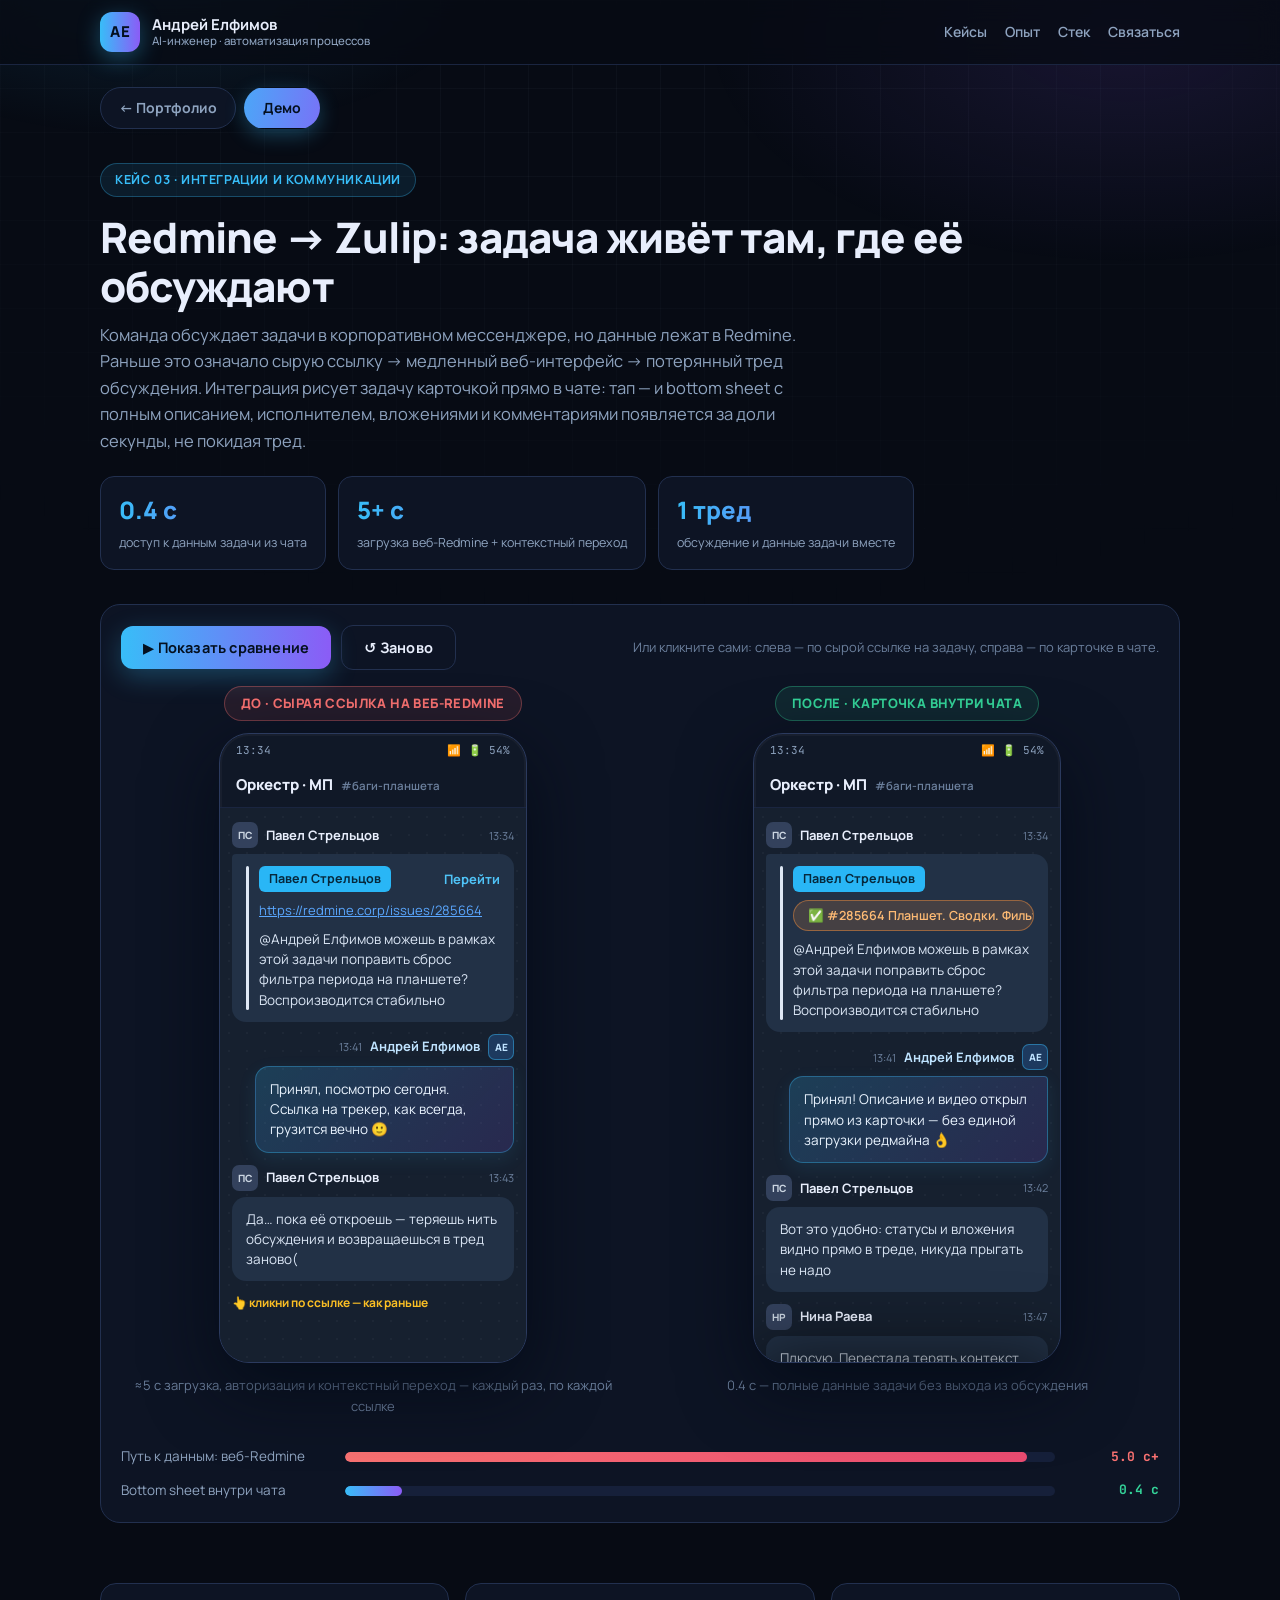
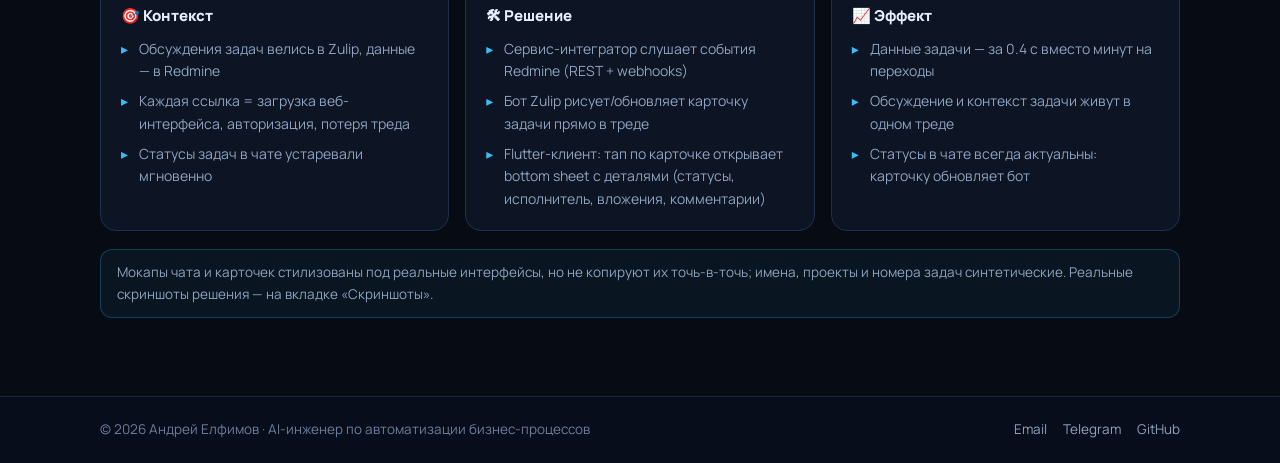
==== cases/redmine-zulip/index.html @ dd429e55 "#update first release" ====
<!DOCTYPE html>
<html lang="ru">

<head>
    <meta charset="UTF-8">
    <meta name="viewport" content="width=device-width, initial-scale=1.0">
    <title>Кейс 03 — Redmine → Zulip: задачи внутри чата | Андрей Елфимов</title>
    <meta name="description"
        content="Интерактивное демо интеграции Redmine и Zulip: сравнение «сырая ссылка на медленный веб» и «карточка задачи с bottom sheet внутри чата».">
    <link rel="icon"
        href="data:image/svg+xml,<svg xmlns='http://www.w3.org/2000/svg' viewBox='0 0 100 100'><rect width='100' height='100' rx='24' fill='%2338bdf8'/><text x='50' y='68' font-size='46' font-family='Arial' font-weight='bold' text-anchor='middle' fill='%23041019'>AE</text></svg>">
    <link rel="preconnect" href="https://fonts.googleapis.com">
    <link rel="preconnect" href="https://fonts.gstatic.com" crossorigin>
    <link
        href="https://fonts.googleapis.com/css2?family=Manrope:wght@500;600;700;800&family=JetBrains+Mono:wght@400;700&display=swap"
        rel="stylesheet">
    <link rel="stylesheet" href="../../assets/css/main.css">
</head>

<body data-root="../../">

    <main class="wrap">

        <nav class="tabs">
            <a class="tab" href="../../index.html">← Портфолио</a>
            <a class="tab active" href="index.html">Демо</a>
            <!--<a class="tab" href="screens.html">Скриншоты</a>-->
        </nav>

        <section class="case-hero">
            <span class="badge">Кейс 03 · Интеграции и коммуникации</span>
            <h1>Redmine → Zulip: задача живёт там, где её обсуждают</h1>
            <p class="lead">
                Команда обсуждает задачи в корпоративном мессенджере, но данные лежат в Redmine.
                Раньше это означало сырую ссылку → медленный веб-интерфейс → потерянный тред обсуждения.
                Интеграция рисует задачу карточкой прямо в чате: тап — и bottom sheet с полным описанием,
                исполнителем, вложениями и комментариями появляется за доли секунды, не покидая тред.
            </p>
            <div class="metrics">
                <div class="metric"><b>0.4 c</b><span>доступ к данным задачи из чата</span></div>
                <div class="metric"><b>5+ c</b><span>загрузка веб-Redmine + контекстный переход</span></div>
                <div class="metric"><b>1 тред</b><span>обсуждение и данные задачи вместе</span></div>
            </div>
        </section>

        <section class="demo-panel" id="demoWrap">
            <div class="demo-controls">
                <button class="btn" id="btnCompare">▶ Показать сравнение</button>
                <button class="btn btn-ghost" id="btnReset">↺ Заново</button>
                <span class="demo-hint">Или кликните сами: слева — по сырой ссылке на задачу, справа — по карточке в
                    чате.</span>
            </div>

            <div class="duo">

                <!-- ========== BEFORE ========== -->
                <div class="duo-col" data-reveal>
                    <div class="duo-title bad">До · сырая ссылка на веб-Redmine</div>
                    <div class="phone" id="phoneOld">
                        <div class="p-status"><span>13:34</span><span>📶 🔋 54%</span></div>
                        <div class="p-head">Оркестр · МП <small>#баги-планшета</small></div>
                        <div class="chat">
                            <div class="msg">
                                <div class="msg-head"><span class="ava">ПС</span><b>Павел
                                        Стрельцов</b><time>13:34</time></div>
                                <div class="bubble">
                                    <div class="quote-bar"></div>
                                    <div style="min-width:0">
                                        <div class="q-row">
                                            <span class="mention">Павел Стрельцов</span>
                                            <button class="go-link" id="oldGo">Перейти</button>
                                        </div>
                                        <a class="rm-raw" id="oldLink"
                                            href="https://redmine.corp/issues/285664">https://redmine.corp/issues/285664</a>
                                        <p>@Андрей Елфимов можешь в рамках этой задачи поправить сброс фильтра периода
                                            на планшете? Воспроизводится стабильно</p>
                                    </div>
                                </div>
                            </div>
                            <div class="msg mine">
                                <div class="msg-head"><span class="ava">АЕ</span><b>Андрей Елфимов</b><time>13:41</time>
                                </div>
                                <div class="bubble solo">
                                    <p>Принял, посмотрю сегодня. Ссылка на трекер, как всегда, грузится вечно 🙂</p>
                                </div>
                            </div>
                            <div class="msg">
                                <div class="msg-head"><span class="ava">ПС</span><b>Павел
                                        Стрельцов</b><time>13:43</time></div>
                                <div class="bubble solo">
                                    <p>Да… пока её откроешь — теряешь нить обсуждения и возвращаешься в тред заново(</p>
                                </div>
                            </div>
                            <div class="tap-hint" id="hintOld">👆 кликни по ссылке — как раньше</div>
                        </div>

                        <div class="rm-overlay" id="rmOverlay">
                            <div class="time-badge bad" id="timeOld">0.0s</div>
                            <div class="rm-load" id="rmLoad">
                                <div class="spinner"></div>
                                <div class="rm-load-title">Открытие веб-версии Redmine…</div>
                                <ul class="rm-load-log" id="rmLoadLog"></ul>
                            </div>
                            <div class="rm-page" id="rmPage"
                                style="display:none;flex-direction:column;flex:1;min-height:0">
                                <div class="rm-browserbar">🔒 redmine.corp/issues/285664 &nbsp;⟳</div>
                                <div class="rm-body">
                                    <h1>#285664: Оркестр МП. Планшет. Сводки. Фильтр периода сбрасывается после поворота
                                        экрана</h1>
                                    <table class="rm-table">
                                        <tr>
                                            <td>Статус</td>
                                            <td>Решена</td>
                                        </tr>
                                        <tr>
                                            <td>Приоритет</td>
                                            <td>Срочный</td>
                                        </tr>
                                        <tr>
                                            <td>Исполнитель</td>
                                            <td>Андрей Елфимов</td>
                                        </tr>
                                        <tr>
                                            <td>Владелец</td>
                                            <td>Павел Стрельцов</td>
                                        </tr>
                                    </table>
                                    <p class="rm-desc">Раздел «Сводки», вкладка «По кварталам». При повороте планшета
                                        фильтр периода сбрасывается на «год», данные пересчитываются неверно (см.
                                        вложение). Воспроизводится на Android 14+…</p>
                                    <a href="#" onclick="return false">История (3)</a> | <a href="#"
                                        onclick="return false">Вложения (1)</a>
                                    <br>
                                    <button class="rm-back" id="rmBack">← Вернуться в чат (и потерять тред)</button>
                                </div>
                            </div>
                        </div>
                    </div>
                    <div class="duo-note">≈5 c загрузка, авторизация и контекстный переход — каждый раз, по каждой
                        ссылке</div>
                </div>

                <!-- ========== AFTER ========== -->
                <div class="duo-col" data-reveal>
                    <div class="duo-title good">После · карточка внутри чата</div>
                    <div class="phone" id="phoneNew">
                        <div class="p-status"><span>13:34</span><span>📶 🔋 54%</span></div>
                        <div class="p-head">Оркестр · МП <small>#баги-планшета</small></div>
                        <div class="chat">
                            <div class="msg">
                                <div class="msg-head"><span class="ava">ПС</span><b>Павел
                                        Стрельцов</b><time>13:34</time></div>
                                <div class="bubble">
                                    <div class="quote-bar"></div>
                                    <div style="min-width:0">
                                        <div class="q-row">
                                            <span class="mention">Павел Стрельцов</span>
                                        </div>
                                        <button class="rm-chip new" id="newChip">✅ #285664 Планшет. Сводки. Фильтр
                                            перио…</button>
                                        <p>@Андрей Елфимов можешь в рамках этой задачи поправить сброс фильтра периода
                                            на планшете? Воспроизводится стабильно</p>
                                    </div>
                                </div>
                            </div>
                            <div class="msg mine">
                                <div class="msg-head"><span class="ava">АЕ</span><b>Андрей Елфимов</b><time>13:41</time>
                                </div>
                                <div class="bubble solo">
                                    <p>Принял! Описание и видео открыл прямо из карточки — без единой загрузки редмайна
                                        👌</p>
                                </div>
                            </div>
                            <div class="msg">
                                <div class="msg-head"><span class="ava">ПС</span><b>Павел
                                        Стрельцов</b><time>13:42</time></div>
                                <div class="bubble solo">
                                    <p>Вот это удобно: статусы и вложения видно прямо в треде, никуда прыгать не надо
                                    </p>
                                </div>
                            </div>
                            <div class="msg">
                                <div class="msg-head"><span class="ava">НР</span><b>Нина Раева</b><time>13:47</time>
                                </div>
                                <div class="bubble solo">
                                    <p>Плюсую. Перестала терять контекст между чатом и трекером — обсуждение и задача
                                        наконец вместе</p>
                                </div>
                            </div>
                            <div class="tap-hint" id="hintNew">👆 тапни по карточке задачи</div>
                        </div>

                        <div class="sheet" id="sheet">
                            <div class="time-badge good" id="timeNew">—</div>
                            <div class="sheet-head"><button id="sheetClose" aria-label="Закрыть">←</button> Задача
                                #285664</div>
                            <div class="sheet-body">
                                <h3>Оркестр МП. Планшет. Сводки. Фильтр периода сбрасывается после поворота экрана</h3>
                                <div class="badge-row">
                                    <span class="b green">✅ Решена</span>
                                    <span class="b orange">🚩 Срочный</span>
                                    <span class="b gray">Mobile-bug</span>
                                </div>
                                <div class="badge-row">
                                    <span class="b gray">👤 Исполнитель: Андрей Елфимов</span>
                                    <span class="b gray">🧑💼 Владелец: Павел Стрельцов</span>
                                </div>
                                <div class="s-card">
                                    <b>Описание</b>
                                    <p>Раздел «Сводки», вкладка «По кварталам». При повороте планшета фильтр периода
                                        сбрасывается на «год» и данные пересчитываются неверно. Воспроизводится на
                                        Android 14+ (см. вложение).</p>
                                </div>
                                <div class="s-card">
                                    <b>Вложения</b>
                                    <div class="att"><span
                                            class="f-ic">🎬</span><span>rotation_repro_2026-11-09.mp4<small>2.2 MB ·
                                                video/mp4</small></span></div>
                                </div>
                                <div class="s-card">
                                    <b>Комментарии</b>
                                    <div class="cm"><b>Андрей Елфимов</b><time>09.11.2026 17:21</time>
                                        <p>Статус изменён с «В работе» на «Решена»</p>
                                    </div>
                                </div>
                                <div class="s-input"><span>📎 Добавить комментарий</span><span>➤</span></div>
                            </div>
                        </div>
                    </div>
                    <div class="duo-note">0.4 c — полные данные задачи без выхода из обсуждения</div>
                </div>
            </div>

            <div class="compare" id="compare" data-reveal>
                <div class="cmp bad"><span>Путь к данным: веб-Redmine</span><span class="track"><i
                            style="--w:96%"></i></span><b>5.0 c+</b></div>
                <div class="cmp good"><span>Bottom sheet внутри чата</span><span class="track"><i
                            style="--w:8%"></i></span><b>0.4 c</b></div>
            </div>
        </section>

        <section class="section">
            <div class="info-grid">
                <div class="info-card" data-reveal>
                    <h3>🎯 Контекст</h3>
                    <ul>
                        <li>Обсуждения задач велись в Zulip, данные — в Redmine</li>
                        <li>Каждая ссылка = загрузка веб-интерфейса, авторизация, потеря треда</li>
                        <li>Статусы задач в чате устаревали мгновенно</li>
                    </ul>
                </div>
                <div class="info-card" data-reveal>
                    <h3>🛠 Решение</h3>
                    <ul>
                        <li>Сервис-интегратор слушает события Redmine (REST + webhooks)</li>
                        <li>Бот Zulip рисует/обновляет карточку задачи прямо в треде</li>
                        <li>Flutter-клиент: тап по карточке открывает bottom sheet с деталями (статусы, исполнитель,
                            вложения, комментарии)</li>
                    </ul>
                </div>
                <div class="info-card" data-reveal>
                    <h3>📈 Эффект</h3>
                    <ul>
                        <li>Данные задачи — за 0.4 c вместо минут на переходы</li>
                        <li>Обсуждение и контекст задачи живут в одном треде</li>
                        <li>Статусы в чате всегда актуальны: карточку обновляет бот</li>
                    </ul>
                </div>
            </div>
            <div class="note-strip">Мокапы чата и карточек стилизованы под реальные интерфейсы, но не копируют их
                точь-в-точь; имена, проекты и номера задач синтетические. Реальные скриншоты решения — на вкладке
                «Скриншоты».</div>
        </section>

    </main>

    <script src="../../assets/js/common.js"></script>
    <script>
        (function () {
            'use strict';

            // ---------- BEFORE phone: slow web redmine ----------
            var phoneOld = document.getElementById('phoneOld');
            var rmOverlay = document.getElementById('rmOverlay');
            var rmLoad = document.getElementById('rmLoad');
            var rmLoadLog = document.getElementById('rmLoadLog');
            var rmPage = document.getElementById('rmPage');
            var timeOld = document.getElementById('timeOld');
            var oldTimerId = null, oldStart = 0, oldOpen = false;

            function startOldTimer() {
                oldStart = performance.now();
                timeOld.textContent = '0.0s';
                oldTimerId = setInterval(function () {
                    timeOld.textContent = ((performance.now() - oldStart) / 1000).toFixed(1) + 's';
                }, 100);
            }
            function stopOldTimer(suffix) {
                if (oldTimerId) { clearInterval(oldTimerId); oldTimerId = null; }
                timeOld.textContent = ((performance.now() - oldStart) / 1000).toFixed(1) + 's' + (suffix || '');
            }
            function addLoadLine(tx) {
                var li = document.createElement('li');
                li.textContent = tx;
                rmLoadLog.appendChild(li);
            }

            async function openOld() {
                if (oldOpen) { return; }
                oldOpen = true;
                phoneOld.classList.add('touched');
                rmOverlay.classList.add('open');
                rmLoad.style.display = '';
                rmPage.style.display = 'none';      // задача скрыта, пока идёт загрузка
                rmLoadLog.innerHTML = '';
                startOldTimer();
                addLoadLine('GET /issues/285664');
                await sleep(900); addLoadLine('SSO authentication...');
                await sleep(1000); addLoadLine('Loading project settings...');
                await sleep(1000); addLoadLine('Rendering issue and history...');
                await sleep(1000); addLoadLine('Fetching attachments...');
                await sleep(800);
                rmLoad.style.display = 'none';      // спиннер и логи исчезают
                rmPage.style.display = 'flex';      // страница задачи — только после загрузки
                stopOldTimer(' + context switch');
                oldOpen = false;
            }

            function closeOld() {
                rmOverlay.classList.remove('open');
                if (oldTimerId) { clearInterval(oldTimerId); oldTimerId = null; }
                timeOld.textContent = '0.0s';
                rmPage.style.display = 'none';
                rmLoad.style.display = '';
                rmLoadLog.innerHTML = '';
                oldOpen = false;
            }
            document.getElementById('oldLink').addEventListener('click', function (e) { e.preventDefault(); openOld(); });
            document.getElementById('oldGo').addEventListener('click', openOld);
            document.getElementById('rmBack').addEventListener('click', closeOld);

            // ---------- AFTER phone: bottom sheet ----------
            var phoneNew = document.getElementById('phoneNew');
            var sheet = document.getElementById('sheet');
            var timeNew = document.getElementById('timeNew');
            var newTimerId = null;

            function openNew() {
                phoneNew.classList.add('touched');
                sheet.classList.add('open');
                timeNew.textContent = '0.0s';
                var start = performance.now();
                if (newTimerId) { clearInterval(newTimerId); }
                newTimerId = setInterval(function () {
                    var v = (performance.now() - start) / 1000;
                    if (v >= 0.4) { timeNew.textContent = '0.4s'; clearInterval(newTimerId); newTimerId = null; }
                    else { timeNew.textContent = v.toFixed(1) + 's'; }
                }, 50);
            }
            function closeNew() {
                sheet.classList.remove('open');
                if (newTimerId) { clearInterval(newTimerId); newTimerId = null; }
                timeNew.textContent = '—';
            }

            document.getElementById('newChip').addEventListener('click', openNew);
            document.getElementById('sheetClose').addEventListener('click', closeNew);

            // ---------- controls ----------
            var comparing = false;
            document.getElementById('btnCompare').addEventListener('click', async function () {
                if (comparing) { return; }
                comparing = true;
                resetAll();
                await sleep(250);
                openOld();
                await sleep(1500);
                openNew();
                await sleep(3800);
                comparing = false;
            });

            function resetAll() {
                closeOld();
                closeNew();
                phoneOld.classList.remove('touched');
                phoneNew.classList.remove('touched');
            }
            document.getElementById('btnReset').addEventListener('click', resetAll);

            console.log('[case-03] demo page ready');
        })();
    </script>
</body>

</html>
---- assets/css/main.css ----
/* ============================================================
   Portfolio — shared styles (all pages & all cases)
   Dark "control-room" theme + n8n-like flow canvas
   ============================================================ */

   :root{
    --bg:#070b14;
    --bg-2:#0a1020;
    --panel:#0d1424;
    --panel-2:#111a2e;
    --panel-3:#16203a;
    --line:#22304f;
    --line-soft:#1a2540;
    --text:#e8eefc;
    --muted:#8ea3bf;
    --muted-2:#6b7f9c;
    --acc:#38bdf8;
    --acc-2:#8b5cf6;
    --green:#34d399;
    --amber:#fbbf24;
    --red:#f87171;
    --pink:#ea4b71;
    --grad:linear-gradient(90deg,#38bdf8,#8b5cf6);
    --radius:16px;
    --font:'Manrope',system-ui,-apple-system,'Segoe UI',Roboto,sans-serif;
    --mono:'JetBrains Mono',ui-monospace,SFMono-Regular,Menlo,Consolas,monospace;
  }
  
  *{margin:0;padding:0;box-sizing:border-box}
  html{scroll-behavior:smooth}
  body{
    background:var(--bg);
    color:var(--text);
    font-family:var(--font);
    font-size:16px;
    line-height:1.6;
    overflow-x:hidden;
    min-height:100vh;
  }
  /* ambient background: grid + glow blobs */
  body::before{
    content:'';
    position:fixed;inset:0;z-index:-2;
    background-image:
      linear-gradient(rgba(148,163,184,.045) 1px,transparent 1px),
      linear-gradient(90deg,rgba(148,163,184,.045) 1px,transparent 1px);
    background-size:44px 44px;
    mask-image:radial-gradient(ellipse 90% 70% at 50% 0%,#000 30%,transparent 100%);
  }
  body::after{
    content:'';
    position:fixed;inset:0;z-index:-1;pointer-events:none;
    background:
      radial-gradient(600px 320px at 12% -6%,rgba(56,189,248,.14),transparent 60%),
      radial-gradient(700px 380px at 88% 4%,rgba(139,92,246,.13),transparent 60%),
      radial-gradient(800px 500px at 50% 110%,rgba(234,75,113,.07),transparent 60%);
  }
  
  .wrap{max-width:1120px;margin:0 auto;padding:0 20px}
  a{color:var(--acc);text-decoration:none}
  a:hover{text-decoration:none;filter:brightness(1.15)}
  img{max-width:100%;display:block}
  code{font-family:var(--mono);font-size:.9em;background:var(--panel-3);padding:1px 6px;border-radius:6px}
  ::selection{background:rgba(56,189,248,.35)}
  
  /* ---------- header / footer ---------- */
  .site-header{
    position:sticky;top:0;z-index:60;
    backdrop-filter:blur(12px);
    background:rgba(7,11,20,.78);
    border-bottom:1px solid var(--line-soft);
  }
  .site-header-in{display:flex;align-items:center;justify-content:space-between;gap:16px;padding:12px 20px}
  .logo{display:flex;align-items:center;gap:12px;color:var(--text)}
  .logo-mark{
    width:40px;height:40px;border-radius:12px;flex:none;
    background:var(--grad);color:#04101f;
    display:grid;place-items:center;font-weight:800;font-size:15px;letter-spacing:.5px;
    box-shadow:0 6px 22px rgba(56,189,248,.35);
  }
  .logo-tx{display:flex;flex-direction:column;line-height:1.2;font-weight:700;font-size:15px}
  .logo-sub{font-weight:500;font-size:11.5px;color:var(--muted)}
  .top-nav{display:flex;gap:18px;font-size:14px;font-weight:600}
  .top-nav a{color:var(--muted);cursor:pointer}
  .top-nav a:hover{color:var(--text)}
  @media (max-width:640px){.top-nav{display:none}}
  
  .site-footer{border-top:1px solid var(--line-soft);margin-top:72px;padding:22px 0;background:rgba(10,16,32,.6)}
  .site-footer-in{display:flex;flex-wrap:wrap;gap:12px;align-items:center;justify-content:space-between;color:var(--muted-2);font-size:13.5px}
  .foot-links{display:flex;gap:16px;flex-wrap:wrap}
  .foot-links a{color:var(--muted)}
  
  /* ---------- buttons / badges / chips ---------- */
  .btn{
    display:inline-flex;align-items:center;gap:8px;
    border:none;cursor:pointer;font-family:var(--font);
    font-weight:700;font-size:14.5px;letter-spacing:.2px;
    padding:12px 22px;border-radius:12px;
    transition:transform .15s ease,box-shadow .2s ease,filter .2s ease,background .2s;
    color:#04101f;background:var(--grad);
    box-shadow:0 8px 26px rgba(56,189,248,.28);
  }
  .btn:hover{transform:translateY(-1px);filter:brightness(1.08)}
  .btn:active{transform:translateY(0) scale(.98)}
  .btn:disabled{opacity:.45;cursor:not-allowed;transform:none;box-shadow:none}
  .btn-ghost{
    background:transparent;color:var(--text);
    border:1px solid var(--line);box-shadow:none;
  }
  .btn-ghost:hover{background:var(--panel-2)}
  .btn-sm{padding:8px 14px;font-size:13px;border-radius:10px}
  
  .badge{
    display:inline-flex;align-items:center;gap:8px;
    font-size:12.5px;font-weight:700;letter-spacing:.6px;text-transform:uppercase;
    color:var(--acc);background:rgba(56,189,248,.1);
    border:1px solid rgba(56,189,248,.3);
    padding:6px 14px;border-radius:999px;
  }
  .badge.violet{color:#c4b5fd;background:rgba(139,92,246,.12);border-color:rgba(139,92,246,.35)}
  
  .chip{
    display:inline-flex;align-items:center;gap:6px;
    font-size:12.5px;font-weight:600;color:var(--muted);
    background:var(--panel-2);border:1px solid var(--line);
    padding:5px 12px;border-radius:999px;
  }
  
  /* icon buttons (copy / open / close) */
  .icon-btn{
    width:38px;height:38px;border-radius:10px;flex:none;
    border:1px solid var(--line);background:var(--panel-2);color:var(--muted);
    cursor:pointer;font-size:15px;font-family:var(--font);
    display:grid;place-items:center;
    transition:color .2s,border-color .2s,background .2s,transform .15s;
  }
  .icon-btn:hover{color:var(--text);border-color:var(--acc);transform:translateY(-1px)}
  .icon-btn:active{transform:scale(.94)}
  
  /* ---------- tabs (case navigation) ---------- */
  .tabs{display:flex;gap:8px;flex-wrap:wrap;padding-top:22px}
  .tab{
    padding:9px 18px;border-radius:999px;font-size:14px;font-weight:700;
    color:var(--muted);border:1px solid var(--line);background:var(--panel);
  }
  .tab:hover{color:var(--text);border-color:var(--muted-2)}
  .tab.active{background:var(--grad);color:#04101f;border-color:transparent;box-shadow:0 6px 20px rgba(56,189,248,.3)}
  /* small pills show only the middle band of the brand gradient
     (background stretched to 200% and centered) => edges never scream
     with the extreme end colors of the palette */
  .tab.active,
  .btn.btn-sm:not(.btn-ghost){
    background-image:linear-gradient(100deg,#38bdf8,#8b5cf6);
    background-size:200% 100%;
    background-position:50% 50%;
    background-repeat:no-repeat;
  }
  
  /* ---------- hero (main page) ---------- */
  .hero{padding:74px 0 30px;text-align:left;position:relative}
  .hero-in{display:grid;grid-template-columns:1.25fr .75fr;gap:40px;align-items:center}
  @media (max-width:860px){.hero-in{grid-template-columns:1fr;gap:26px}}
  .hero h1{font-size:clamp(34px,6vw,58px);line-height:1.08;font-weight:800;letter-spacing:-1px;margin:18px 0 14px}
  .hero h1 .grad{background:var(--grad);-webkit-background-clip:text;background-clip:text;color:transparent}
  .hero .lead{color:var(--muted);font-size:17px;max-width:56ch;margin-bottom:10px}
  .hero .lead b{color:var(--text)}
  .hero-cta{display:flex;gap:12px;flex-wrap:wrap;margin-top:22px}
  
  /* avatar: big circle, x1.5 */
  .avatar{
    width:285px;height:285px;border-radius:50%;margin:0 auto;position:relative;
    background:conic-gradient(from 210deg,#38bdf8,#8b5cf6,#ea4b71,#38bdf8);
    padding:4px;box-shadow:0 20px 60px rgba(56,189,248,.25);
  }
  .avatar-in{
    width:100%;height:100%;border-radius:50%;
    background:var(--panel-2);display:grid;place-items:center;
    font-size:84px;font-weight:800;letter-spacing:1px;color:var(--text);
  }
  @media (max-width:860px){
    .avatar{width:220px;height:220px}
    .avatar-in{font-size:64px}
  }
  
  /* ---------- stat cards: 3-tier KPI pattern (value / unit / description) ---------- */
  .stats{display:grid;grid-template-columns:repeat(4,1fr);gap:14px;margin:44px 0 8px}
  @media (max-width:860px){.stats{grid-template-columns:repeat(2,1fr)}}
  @media (max-width:560px){.stats{grid-template-columns:1fr}}
  .stat{
    background:var(--panel);border:1px solid var(--line);border-radius:var(--radius);
    padding:18px 18px 16px;position:relative;overflow:hidden;
    display:flex;flex-direction:column;gap:8px;
  }
  .stat::before{content:'';position:absolute;inset:0 0 auto 0;height:2px;background:var(--grad);opacity:.7}
  /* tier 1 — hero value: short, single line, fluid size, tabular figures */
  .stat b{
    display:block;
    font-size:clamp(26px,2.6vw,36px);
    font-weight:800;line-height:1.05;letter-spacing:-.02em;
    font-variant-numeric:tabular-nums;
    white-space:nowrap;
    background:var(--grad);-webkit-background-clip:text;background-clip:text;color:transparent;
  }
  /* tier 2 — unit / context: medium accent line, balanced wrapping */
  .stat i{
    font-style:normal;display:block;
    font-size:13.5px;font-weight:800;color:var(--acc);line-height:1.3;
    text-wrap:balance;
  }
  /* tier 3 — description pinned to card bottom => even rhythm across the row */
  .stat span{
    color:var(--muted);font-size:13px;line-height:1.45;display:block;
    margin-top:auto;padding-top:4px;
    text-wrap:pretty;
  }
  
  /* ---------- sections ---------- */
  .section{padding:52px 0 6px}
  .section h2{font-size:clamp(24px,3.6vw,34px);font-weight:800;letter-spacing:-.5px;margin-bottom:8px}
  .section .sub{color:var(--muted);max-width:64ch;margin-bottom:26px}
  
  /* ---------- case cards (main page) ---------- */
  .case-grid{display:grid;grid-template-columns:repeat(3,1fr);gap:18px}
  @media (max-width:960px){.case-grid{grid-template-columns:1fr}}
  .case-card{
    background:var(--panel);border:1px solid var(--line);border-radius:20px;
    padding:24px;display:flex;flex-direction:column;gap:14px;position:relative;overflow:hidden;
    transition:transform .25s ease,border-color .25s ease,box-shadow .25s ease;
  }
  .case-card:hover{transform:translateY(-5px);border-color:rgba(56,189,248,.5);box-shadow:0 18px 50px rgba(2,8,20,.6)}
  .case-card::after{
    content:'';position:absolute;inset:auto -40% -60% auto;width:260px;height:200px;border-radius:50%;
    background:radial-gradient(closest-side,rgba(56,189,248,.16),transparent);pointer-events:none;
  }
  /* icon + title side by side */
  .case-head{display:flex;align-items:center;gap:14px}
  .case-ic{
    width:52px;height:52px;border-radius:14px;font-size:25px;flex:none;
    background:var(--panel-3);border:1px solid var(--line);display:grid;place-items:center;
  }
  .case-head h3{font-size:17.5px;font-weight:800;line-height:1.3;flex:1}
  .case-card p{color:var(--muted);font-size:14.5px;flex:1}
  .case-metric{
    font-family:var(--mono);font-size:13px;font-weight:700;color:var(--green);
    background:rgba(52,211,153,.09);border:1px solid rgba(52,211,153,.3);
    padding:6px 12px;border-radius:10px;align-self:flex-start;
  }
  .case-tags{display:flex;gap:6px;flex-wrap:wrap}
  .case-links{display:flex;gap:10px;flex-wrap:wrap;margin-top:4px}
  
  /* ---------- info cards (context / solution / effect) ---------- */
  .info-grid{display:grid;grid-template-columns:repeat(3,1fr);gap:16px;margin-top:8px}
  @media (max-width:900px){.info-grid{grid-template-columns:1fr}}
  .info-card{background:var(--panel);border:1px solid var(--line);border-radius:var(--radius);padding:20px}
  .info-card h3{font-size:15px;font-weight:800;margin-bottom:10px;display:flex;gap:8px;align-items:center}
  .info-card ul{list-style:none;display:flex;flex-direction:column;gap:8px}
  .info-card li{color:var(--muted);font-size:14px;padding-left:18px;position:relative}
  .info-card li::before{content:'▸';position:absolute;left:0;color:var(--acc)}
  
  /* ---------- case hero ---------- */
  .case-hero{padding:34px 0 8px}
  .case-hero h1{font-size:clamp(26px,4.4vw,42px);font-weight:800;letter-spacing:-.8px;margin:16px 0 12px;line-height:1.15}
  .case-hero .lead{color:var(--muted);font-size:16.5px;max-width:70ch}
  .metrics{display:flex;gap:12px;flex-wrap:wrap;margin-top:22px}
  .metric{
    background:var(--panel);border:1px solid var(--line);border-radius:14px;padding:14px 18px;min-width:150px;
  }
  .metric b{display:block;font-size:24px;font-weight:800;background:var(--grad);-webkit-background-clip:text;background-clip:text;color:transparent}
  .metric span{color:var(--muted);font-size:12.5px}
  
  /* ---------- demo panel ---------- */
  .demo-panel{
    background:var(--panel);border:1px solid var(--line);border-radius:20px;
    padding:20px;margin-top:26px;position:relative;overflow:hidden;
  }
  .demo-controls{display:flex;gap:10px;flex-wrap:wrap;align-items:center;margin-bottom:16px}
  .demo-hint{color:var(--muted-2);font-size:13px;margin-left:auto}
  @media (max-width:640px){.demo-hint{margin-left:0;width:100%}}
  
  /* task slot (case 1): collapsed until a run starts, no empty space */
  .task-slot{display:none;margin-bottom:14px;align-items:center}
  .task-slot.show{display:flex}
  .task-card{
    display:inline-flex;align-items:center;gap:10px;
    background:var(--panel-3);border:1px solid rgba(56,189,248,.45);border-left:4px solid var(--acc);
    border-radius:12px;padding:10px 16px;font-size:14px;font-weight:600;
    animation:pop-in .45s cubic-bezier(.2,1.4,.4,1);
    box-shadow:0 8px 26px rgba(56,189,248,.15);
  }
  .task-card .tc-id{font-family:var(--mono);color:var(--acc);font-size:12.5px;font-weight:700}
  @keyframes pop-in{from{transform:scale(.7);opacity:0}to{transform:scale(1);opacity:1}}
  
  /* result card + bars (case 1) */
  .result-card{
    display:none;margin-top:18px;border-radius:16px;padding:18px 20px;
    background:linear-gradient(135deg,rgba(52,211,153,.1),rgba(56,189,248,.08));
    border:1px solid rgba(52,211,153,.4);
  }
  .result-card.show{display:block;animation:pop-in .5s cubic-bezier(.2,1.4,.4,1)}
  .result-card h4{font-size:16px;font-weight:800;color:var(--green);margin-bottom:12px}
  .bars{display:flex;flex-direction:column;gap:10px}
  .bar{display:grid;grid-template-columns:150px 1fr auto;gap:12px;align-items:center;font-size:13px}
  @media (max-width:560px){.bar{grid-template-columns:1fr;gap:4px}}
  .bar .track{height:10px;border-radius:6px;background:var(--panel-3);overflow:hidden}
  .bar i{display:block;height:100%;width:0;border-radius:6px;transition:width 1.2s cubic-bezier(.25,1,.3,1)}
  .bar.manual i{background:linear-gradient(90deg,#f87171,#ea4b71)}
  .bar.auto i{background:var(--grad)}
  .bars.go .bar.manual i{width:100%}
  .bars.go .bar.auto i{width:7%}
  .bar b{font-family:var(--mono);font-size:12.5px;color:var(--muted)}
  
  /* flow log console */
  .flowlog{
    margin-top:16px;background:#080d19;border:1px solid var(--line);border-radius:12px;
    font-family:var(--mono);font-size:12.5px;line-height:1.75;
    height:190px;overflow-y:auto;padding:12px 14px;
  }
  @media (max-width:640px){.flowlog{height:150px}}
  .flowlog::-webkit-scrollbar{width:8px}
  .flowlog::-webkit-scrollbar-thumb{background:var(--line);border-radius:4px}
  .fl-line{animation:fl-in .3s ease}
  .fl-line .fl-t{color:var(--muted-2);margin-right:8px}
  .fl-info{color:#bcd3ee}
  .fl-success{color:var(--green)}
  .fl-warn{color:var(--amber)}
  .fl-code{color:#c4b5fd}
  .fl-code::before{content:'  '}
  @keyframes fl-in{from{opacity:0;transform:translateX(-6px)}to{opacity:1;transform:none}}
  
  /* ---------- FlowKit canvas (n8n-like) ---------- */
  .fk-canvas{
    position:relative;height:440px;border-radius:16px;
    background:
      radial-gradient(rgba(148,163,184,.09) 1px,transparent 1.4px);
    background-size:22px 22px;
    background-color:var(--bg-2);
    border:1px solid var(--line);
    overflow:hidden;
  }
  .fk-canvas.is-vertical{height:680px}
  .fk-canvas.fk-mini{height:260px}
  .fk-canvas.fk-mini.is-vertical{height:560px}
  .fk-svg{position:absolute;inset:0;z-index:0;overflow:visible}
  .fk-pipe{fill:none;stroke:#22304f;stroke-width:10;stroke-linecap:round;transition:stroke .3s}
  .fk-pipe.is-dashed{stroke-dasharray:.1 14;stroke-width:8;stroke:#2a3550}
  .fk-pipe.is-live{stroke:#2b3a5e}
  .fk-pipe.is-filled{stroke:#2b3a5e}
  .fk-pipe.is-warn{stroke:rgba(251,191,36,.6)}
  .fk-fill{fill:none;stroke-width:5;stroke-linecap:round;opacity:.95;filter:drop-shadow(0 0 6px rgba(56,189,248,.55))}
  .fk-dot{fill:#a5e8ff;opacity:0;filter:drop-shadow(0 0 8px rgba(56,189,248,.95))}
  
  /* node = column: [icon + title] on top, full-width description below */
  .fk-node{
    position:absolute;z-index:1;
    width:auto;min-width:150px;max-width:230px;
    transform:translate(-50%,-50%);
    display:flex;flex-direction:column;gap:7px;
    background:var(--panel-2);border:1px solid var(--line);border-radius:14px;
    padding:10px 12px;transition:border-color .3s,box-shadow .3s,opacity .3s;
    box-shadow:0 8px 24px rgba(2,8,20,.5);
  }
  .fk-canvas.is-vertical .fk-node{width:min(78%,250px);max-width:none}
  /* compact node for side-by-side branch rows in vertical mode */
  .fk-canvas.is-vertical .fk-node.fk-half{width:min(46%,210px);min-width:118px;padding:8px 10px}
  .fk-canvas.is-vertical .fk-node.fk-half .fk-ic{width:28px;height:28px;font-size:15px;border-radius:8px}
  .fk-canvas.is-vertical .fk-node.fk-half .fk-title{font-size:12.5px}
  .fk-canvas.is-vertical .fk-node.fk-half .fk-sub{font-size:10.5px}
  .fk-canvas.is-vertical .fk-node.fk-half .fk-badge{width:15px;height:15px;font-size:9px}
  .fk-node::before,.fk-node::after{
    content:'';position:absolute;width:9px;height:9px;border-radius:50%;
    background:#31415f;border:2px solid var(--bg-2);top:50%;transform:translateY(-50%);
  }
  .fk-node::before{left:-5px}
  .fk-node::after{right:-5px}
  .fk-canvas.is-vertical .fk-node::before{left:50%;top:-5px;transform:translateX(-50%)}
  .fk-canvas.is-vertical .fk-node::after{left:50%;top:auto;bottom:-5px;transform:translateX(-50%)}
  .fk-head{display:flex;align-items:center;gap:10px;min-width:0}
  .fk-ic{
    width:34px;height:34px;flex:none;border-radius:10px;font-size:18px;
    background:var(--panel-3);border:1px solid var(--line);display:grid;place-items:center;
  }
  .fk-title{
    flex:1;min-width:0;
    font-size:13.5px;font-weight:800;line-height:1.25;
    overflow-wrap:break-word;
  }
  .fk-sub{
    width:100%;
    font-size:11px;color:var(--muted);line-height:1.4;
    overflow-wrap:break-word;
    border-top:1px dashed var(--line);padding-top:6px;
  }
  .fk-badge{margin-left:auto;flex:none;width:18px;height:18px;border-radius:50%;display:grid;place-items:center;font-size:11px;font-weight:900;color:#052e1c}
  .fk-node.is-active{border-color:var(--acc);box-shadow:0 0 0 3px rgba(56,189,248,.16),0 10px 32px rgba(56,189,248,.18)}
  .fk-node.is-active .fk-ic{animation:fk-throb 1s ease-in-out infinite}
  .fk-node.is-busy .fk-badge{border:2px solid rgba(56,189,248,.3);border-top-color:var(--acc);animation:fk-spin .8s linear infinite}
  .fk-node.is-done{border-color:rgba(52,211,153,.65)}
  .fk-node.is-done .fk-badge{background:var(--green)}
  .fk-node.is-dim{opacity:.5;filter:saturate(.5)}
  @keyframes fk-spin{to{transform:rotate(360deg)}}
  @keyframes fk-throb{0%,100%{transform:scale(1)}50%{transform:scale(1.12)}}
  
  /* ---------- insights feed (case 2) ---------- */
  .feed{display:flex;flex-direction:column;gap:12px;margin-top:18px}
  .insight{
    display:flex;gap:12px;align-items:flex-start;
    background:var(--panel-2);border:1px solid var(--line);border-left:4px solid var(--muted);
    border-radius:12px;padding:14px 16px;font-size:14.5px;
    animation:ins-in .5s cubic-bezier(.2,1.2,.4,1);
  }
  @keyframes ins-in{from{opacity:0;transform:translateY(14px) scale(.97)}to{opacity:1;transform:none}}
  .insight .i-ic{font-size:20px;flex:none;line-height:1.3}
  .insight.pos{border-left-color:var(--green)}
  .insight.neg{border-left-color:var(--red)}
  .insight.ins{border-left-color:var(--acc)}
  .i-tag{margin-left:auto;flex:none;font-size:11px;font-weight:800;letter-spacing:.5px;text-transform:uppercase;padding:3px 10px;border-radius:999px}
  .insight.pos .i-tag{color:var(--green);background:rgba(52,211,153,.12)}
  .insight.neg .i-tag{color:var(--red);background:rgba(248,113,113,.12)}
  .insight.ins .i-tag{color:var(--acc);background:rgba(56,189,248,.12)}
  .feed-sum{display:flex;gap:8px;flex-wrap:wrap;margin-top:14px}
  .feed-sum .chip{border-color:rgba(56,189,248,.4);color:var(--acc)}
  
  /* ---------- phones duo (case 3) ---------- */
  .duo{display:grid;grid-template-columns:repeat(auto-fit,minmax(300px,1fr));gap:30px;justify-items:center;margin-top:8px}
  .duo-col{display:flex;flex-direction:column;align-items:center;gap:12px;width:100%}
  .duo-title{font-size:13px;font-weight:800;letter-spacing:.4px;text-transform:uppercase;padding:6px 16px;border-radius:999px}
  .duo-title.bad{color:var(--red);background:rgba(248,113,113,.1);border:1px solid rgba(248,113,113,.35)}
  .duo-title.good{color:var(--green);background:rgba(52,211,153,.1);border:1px solid rgba(52,211,153,.35)}
  .duo-note{color:var(--muted-2);font-size:13px;text-align:center}
  
  .phone{
    width:308px;max-width:100%;height:630px;border-radius:30px;position:relative;overflow:hidden;
    background:#101827;border:1px solid #2b3a5e;
    box-shadow:0 24px 70px rgba(2,8,20,.7), inset 0 0 0 2px rgba(255,255,255,.03);
    display:flex;flex-direction:column;
  }
  .p-status{display:flex;justify-content:space-between;padding:8px 16px 4px;font-size:11px;color:var(--muted);font-family:var(--mono)}
  .p-head{padding:10px 16px;font-weight:800;font-size:15px;border-bottom:1px solid var(--line-soft);display:flex;gap:8px;align-items:baseline}
  .p-head small{color:var(--muted-2);font-weight:600;font-size:11.5px}
  /* chat messages: incoming on the left (wide), own "mine" on the right (compact) */
.chat{flex:1;padding:14px 12px;overflow:hidden;background:
    radial-gradient(rgba(255,255,255,.03) 1px,transparent 1px);
    background-size:18px 18px;background-color:#16202f}
  .msg{margin-bottom:12px}
  .msg.mine{display:flex;flex-direction:column;align-items:flex-end}
  .msg-head{display:flex;align-items:center;gap:8px;margin-bottom:6px;font-size:13px}
  .msg-head .ava{width:26px;height:26px;border-radius:7px;background:#33415c;color:#cbd5e1;display:grid;place-items:center;font-size:10px;font-weight:800}
  .msg-head time{margin-left:auto;color:var(--muted-2);font-size:11px}
  /* own messages: mirrored header (avatar + name on the right, time on the left) */
  .msg.mine .msg-head{flex-direction:row-reverse;width:fit-content;max-width:92%;margin-left:auto}
  .msg.mine .msg-head time{margin-left:0;margin-right:auto}
  .msg.mine .msg-head .ava{background:#1d3a5f;color:#bfe3ff;border:1px solid rgba(56,189,248,.45)}
  .msg.mine .msg-head b{color:#bfe3ff}
  .bubble{
    background:#223146;border-radius:4px 14px 14px 14px;padding:12px 14px;position:relative;
    display:flex;gap:10px;font-size:13.5px;
  }
  .bubble.solo{border-radius:14px}
  /* own bubble: accent gradient, mirrored corner, hugs the right edge */
  .msg.mine .bubble{
    width:fit-content;max-width:92%;margin-left:auto;
    background:linear-gradient(135deg,rgba(56,189,248,.20),rgba(139,92,246,.16));
    border:1px solid rgba(56,189,248,.35);
    border-radius:14px 4px 14px 14px;
    box-shadow:0 6px 18px rgba(56,189,248,.10);
  }
  .msg.mine .bubble p{color:#eaf4ff}
  .quote-bar{width:3px;border-radius:2px;background:#dfe8f5;flex:none}
  .q-row{display:flex;align-items:center;justify-content:space-between;gap:10px;margin-bottom:8px}
  .mention{background:#29b6f6;color:#06283c;font-weight:700;font-size:12.5px;padding:3px 10px;border-radius:6px}
  .go-link{background:none;border:none;color:#4fc3f7;font-size:13px;font-weight:700;cursor:pointer;font-family:var(--font)}
  .go-link:hover{text-decoration:underline}
  /* raw undeveloped link: exactly how a bare URL looks in a chat */
  .rm-raw{
    display:inline-block;margin:0 0 8px;
    color:#5aa7ff;text-decoration:underline;
    font-size:13px;line-height:1.5;word-break:break-all;
    cursor:pointer;font-family:var(--font);
    background:none;border:none;padding:0;text-align:left;
  }
  .rm-raw:hover{filter:brightness(1.2)}
  .rm-chip{
    display:inline-flex;align-items:center;gap:6px;cursor:pointer;font-family:var(--font);
    font-size:12.5px;font-weight:600;border-radius:999px;padding:6px 14px;margin-bottom:8px;max-width:100%;
    white-space:nowrap;overflow:hidden;text-overflow:ellipsis;
  }
  .rm-chip.new{background:rgba(251,146,60,.16);color:#fdba74;border:1px solid rgba(251,146,60,.45)}
  .rm-chip:hover{filter:brightness(1.2)}
  .bubble p{color:#dbe6f5;line-height:1.5}
  .tap-hint{color:var(--amber);font-size:12px;font-weight:700;animation:bob 1.3s ease-in-out infinite;margin-top:2px}
  .phone.touched .tap-hint{display:none}
  @keyframes bob{0%,100%{transform:translateY(0)}50%{transform:translateY(-5px)}}
  
  /* redmine web overlay (the "before" pain) */
  .rm-overlay{
    position:absolute;inset:0;z-index:5;background:#fff;color:#333;
    opacity:0;visibility:hidden;transition:opacity .3s,visibility .3s;
    display:flex;flex-direction:column;
  }
  .rm-overlay.open{opacity:1;visibility:visible}
  .rm-load{flex:1;display:flex;flex-direction:column;align-items:center;justify-content:center;gap:14px;padding:20px}
  .spinner{
    width:42px;height:42px;border-radius:50%;
    border:4px solid #d7dce3;border-top-color:#7a8aa0;animation:fk-spin .9s linear infinite;
  }
  .rm-load-title{font-family:'Times New Roman',Times,serif;font-size:15px;color:#555}
  .rm-load-log{list-style:none;font-family:var(--mono);font-size:10.5px;color:#8a94a3;text-align:center;line-height:1.9}
  .rm-browserbar{
    background:#e8eaed;border-bottom:1px solid #d0d4da;padding:6px 10px;
    font-family:var(--mono);font-size:10px;color:#5f6368;border-radius:0;flex:none;
  }
  .rm-body{flex:1;overflow:auto;padding:12px 14px;font-family:'Times New Roman',Times,serif;font-size:13.5px;background:#fff}
  .rm-body h1{font-size:16px;font-weight:normal;color:#333;margin-bottom:10px;line-height:1.35}
  .rm-table{border-collapse:collapse;width:100%;margin-bottom:12px;font-size:12.5px}
  .rm-table td{border:1px solid #c9ced6;padding:4px 8px}
  .rm-table td:first-child{background:#f2f2f2;width:38%;color:#555}
  .rm-desc{margin-bottom:10px;line-height:1.5}
  .rm-body a{color:#16a;font-size:12.5px}
  .rm-back{
    margin-top:14px;font-family:var(--font);font-size:12px;font-weight:700;cursor:pointer;
    background:#f1f3f5;border:1px solid #c9ced6;border-radius:8px;padding:8px 12px;color:#445;
  }
  .rm-back:hover{background:#e4e7eb}
  .time-badge{
    position:absolute;top:10px;right:10px;z-index:9;
    font-family:var(--mono);font-size:11.5px;font-weight:700;padding:5px 10px;border-radius:999px;
  }
  .time-badge.bad{background:rgba(248,113,113,.92);color:#2b0808}
  .time-badge.good{background:rgba(52,211,153,.92);color:#052e1c}
  
  /* bottom sheet (the "after" joy) */
  .sheet{
    position:absolute;left:0;right:0;bottom:0;top:11%;z-index:6;
    background:#12161f;border-radius:20px 20px 0 0;
    transform:translateY(103%);transition:transform .45s cubic-bezier(.22,1.25,.36,1);
    box-shadow:0 -24px 70px rgba(0,0,0,.6);
    display:flex;flex-direction:column;
  }
  .sheet.open{transform:none}
  .sheet-head{
    flex:none;background:#2e9e63;color:#eafff3;font-weight:800;font-size:14.5px;
    padding:13px 16px;border-radius:20px 20px 0 0;display:flex;align-items:center;gap:12px;
  }
  .sheet-head button{
    background:rgba(0,0,0,.18);border:none;color:#eafff3;width:28px;height:28px;border-radius:50%;
    font-size:15px;cursor:pointer;flex:none;
  }
  .sheet-body{flex:1;overflow-y:auto;padding:16px 14px 10px;display:flex;flex-direction:column;gap:12px}
  .sheet-body h3{font-size:15.5px;font-weight:800;line-height:1.35}
  .badge-row{display:flex;gap:6px;flex-wrap:wrap}
  .b{font-size:11.5px;font-weight:700;padding:5px 11px;border-radius:999px;border:1px solid transparent}
  .b.green{color:#6ee7b7;background:rgba(52,211,153,.13);border-color:rgba(52,211,153,.4)}
  .b.orange{color:#fdba74;background:rgba(251,146,60,.13);border-color:rgba(251,146,60,.4)}
  .b.gray{color:#cbd5e1;background:rgba(148,163,184,.12);border-color:rgba(148,163,184,.3)}
  .s-card{background:#1a2130;border:1px solid #262f42;border-radius:12px;padding:12px 14px}
  .s-card b{font-size:12.5px;display:block;margin-bottom:8px;color:#e2e8f0}
  .s-card p{font-size:12.5px;color:#a9b7cc;line-height:1.55}
  .att{display:flex;align-items:center;gap:10px;background:#222a3b;border-radius:10px;padding:9px 12px;font-size:12px;font-weight:700}
  .att small{display:block;color:#8fa0b8;font-weight:500}
  .att .f-ic{width:34px;height:34px;border-radius:8px;background:#2c3548;display:grid;place-items:center;font-size:16px;flex:none}
  .cm time{color:#7d8ea8;font-size:11px;font-weight:500;margin-left:6px}
  .cm p{margin-top:4px}
  .s-input{
    flex:none;margin:6px 10px 12px;background:#1a2130;border:1px solid #262f42;border-radius:999px;
    padding:10px 16px;color:#7d8ea8;font-size:12.5px;display:flex;justify-content:space-between;
  }
  
  /* compare bars (case 3) */
  .compare{margin-top:30px;display:flex;flex-direction:column;gap:12px}
  .cmp{display:grid;grid-template-columns:210px 1fr 90px;gap:14px;align-items:center;font-size:13.5px;color:var(--muted)}
  @media (max-width:640px){.cmp{grid-template-columns:1fr;gap:6px}}
  .cmp .track{height:10px;background:var(--panel-3);border-radius:6px;overflow:hidden}
  .cmp i{display:block;height:100%;width:0;border-radius:6px;transition:width 1.1s cubic-bezier(.25,1,.3,1) .2s}
  .cmp.bad i{background:linear-gradient(90deg,#f87171,#ea4b71)}
  .cmp.good i{background:var(--grad)}
  .revealed .cmp i,.cmp.go i{width:var(--w)}
  .cmp b{font-family:var(--mono);font-size:13px;text-align:right}
  .cmp.bad b{color:var(--red)}
  .cmp.good b{color:var(--green)}
  
  /* ---------- screens page ---------- */
  .fig-grid{display:grid;grid-template-columns:repeat(auto-fit,minmax(280px,1fr));gap:20px;margin-top:26px}
  figure.fig{
    background:var(--panel);border:1px solid var(--line);border-radius:16px;overflow:hidden;
    display:flex;flex-direction:column;
  }
  figure.fig .img-box{background:var(--bg-2);min-height:220px;display:flex;align-items:center;justify-content:center}
  figure.fig img{width:100%;height:100%;object-fit:cover;object-position:top}
  figure.fig .ph{display:none;padding:34px 20px;text-align:center;color:var(--muted-2);font-size:13px;line-height:1.7}
  figure.fig.fig-missing .ph{display:block}
  figure.fig.fig-missing img{display:none}
  figure.fig figcaption{padding:12px 16px;font-size:13.5px;color:var(--muted);border-top:1px solid var(--line-soft)}
  figure.fig figcaption b{color:var(--text);display:block;font-size:14px;margin-bottom:2px}
  
  /* ---------- experience timeline ---------- */
  .timeline{position:relative;margin-top:10px;padding-left:26px}
  .timeline::before{content:'';position:absolute;left:7px;top:6px;bottom:6px;width:2px;background:var(--line)}
  .tl-item{position:relative;padding-bottom:26px}
  .tl-item::before{
    content:'';position:absolute;left:-25px;top:6px;width:12px;height:12px;border-radius:50%;
    background:var(--grad);box-shadow:0 0 0 4px rgba(56,189,248,.15);
  }
  .tl-item h3{font-size:16.5px;font-weight:800}
  .tl-item .tl-meta{color:var(--acc);font-size:13px;font-weight:700;margin:2px 0 8px;font-family:var(--mono)}
  .tl-item ul{list-style:none;display:flex;flex-direction:column;gap:6px}
  .tl-item li{color:var(--muted);font-size:14px;padding-left:16px;position:relative}
  .tl-item li::before{content:'▸';position:absolute;left:0;color:var(--acc-2)}
  
  /* ---------- stack groups ---------- */
  .stack-group{margin-top:22px}
  .stack-group h3{
    font-size:13px;text-transform:uppercase;letter-spacing:.9px;
    color:var(--muted);margin-bottom:10px;font-weight:800;
  }
  .stack{display:flex;gap:8px;flex-wrap:wrap}
  .stack .chip{font-size:13px;padding:7px 14px}
  
  /* ---------- education ---------- */
  .edu-card{
    margin-top:18px;display:flex;gap:16px;align-items:center;max-width:640px;
    background:var(--panel);border:1px solid var(--line);border-radius:16px;padding:20px 22px;
  }
  .edu-ic{font-size:32px;flex:none}
  .edu-card b{display:block;font-size:16px;font-weight:800}
  .edu-card span{color:var(--muted);font-size:13.5px}
  
  /* ---------- contacts list & widget ---------- */
  .contact-list{display:flex;flex-direction:column;gap:10px;margin-top:18px;max-width:640px}
  .c-row{
    display:flex;align-items:center;gap:14px;
    background:var(--panel);border:1px solid var(--line);border-radius:14px;padding:12px 16px;
    transition:border-color .2s,transform .15s;
  }
  .c-row:hover{border-color:rgba(56,189,248,.45)}
  .c-ic{
    width:42px;height:42px;border-radius:12px;flex:none;font-size:19px;
    background:var(--panel-3);border:1px solid var(--line);display:grid;place-items:center;
  }
  .c-tx{min-width:0;flex:1}
  .c-label{font-size:11px;color:var(--muted-2);text-transform:uppercase;letter-spacing:.7px;font-weight:800}
  .c-value{font-size:14.5px;font-weight:600;white-space:nowrap;overflow:hidden;text-overflow:ellipsis}
  .c-actions{display:flex;gap:8px;flex:none}
  
  /* contacts modal widget */
  .cw-overlay{
    position:fixed;inset:0;z-index:100;padding:20px;
    background:rgba(4,8,16,.66);backdrop-filter:blur(6px);
    display:flex;align-items:center;justify-content:center;
    opacity:0;visibility:hidden;transition:opacity .25s,visibility .25s;
  }
  .cw-overlay.open{opacity:1;visibility:visible}
  .cw-modal{
    width:min(440px,100%);background:var(--panel);border:1px solid var(--line);
    border-radius:20px;padding:18px;box-shadow:0 30px 80px rgba(0,0,0,.6);
    transform:translateY(14px) scale(.97);transition:transform .25s;
  }
  .cw-overlay.open .cw-modal{transform:none}
  .cw-head{display:flex;justify-content:space-between;align-items:center;margin-bottom:14px}
  .cw-head b{font-size:17px;font-weight:800}
  .cw-list{display:flex;flex-direction:column;gap:8px}
  .cw-list .c-row{padding:10px 12px}
  .cw-note{margin-top:12px;color:var(--muted-2);font-size:12.5px}
  
  /* toast (copy feedback) */
  .toast{
    position:fixed;left:50%;bottom:26px;z-index:120;pointer-events:none;
    transform:translateX(-50%) translateY(20px);
    background:var(--green);color:#052e1c;font-weight:800;font-size:13.5px;
    padding:10px 18px;border-radius:999px;opacity:0;transition:.25s;
    box-shadow:0 10px 30px rgba(52,211,153,.4);
    max-width:90vw;white-space:nowrap;overflow:hidden;text-overflow:ellipsis;
  }
  .toast.show{opacity:1;transform:translateX(-50%)}
  
  /* ---------- reveal on scroll ---------- */
  [data-reveal]{opacity:0;transform:translateY(16px);transition:opacity .6s ease,transform .6s ease}
  [data-reveal].revealed{opacity:1;transform:none}
  
  /* ---------- confetti ---------- */
  .cf-piece{
    position:absolute;top:-12px;width:8px;height:13px;border-radius:2px;z-index:20;pointer-events:none;
    animation:cf-fall 1.5s ease-in forwards;
  }
  @keyframes cf-fall{
    to{transform:translate(var(--dx),110vh) rotate(var(--rot));opacity:.1}
  }
  
  /* misc */
  .note-strip{
    margin-top:18px;padding:12px 16px;border-radius:12px;font-size:13.5px;color:var(--muted);
    background:rgba(56,189,248,.06);border:1px solid rgba(56,189,248,.25);
  }
  .mb-0{margin-bottom:0}
  .mt-26{margin-top:26px}
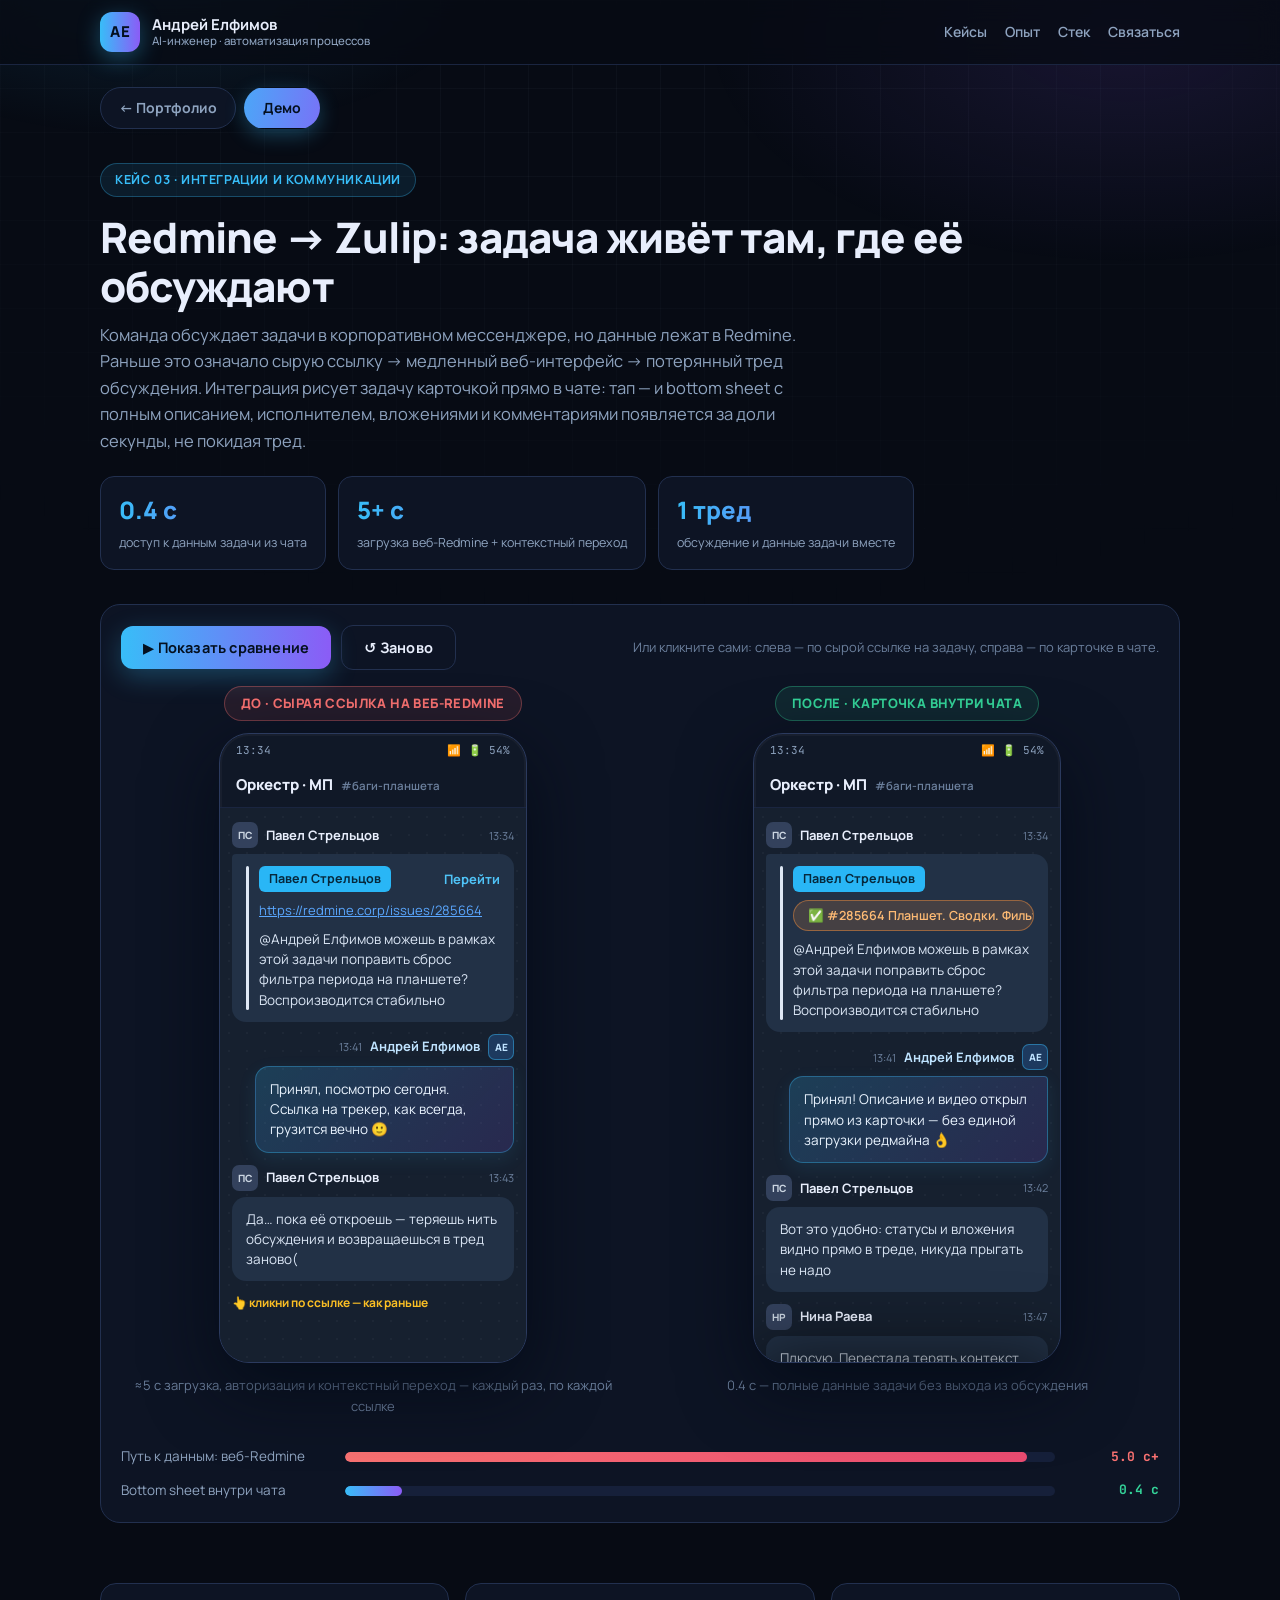
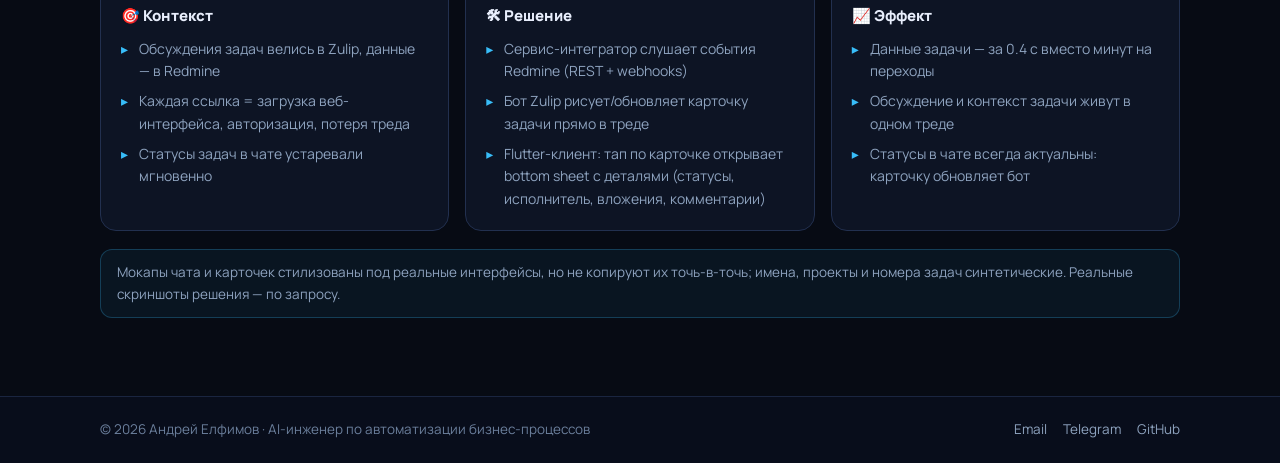
==== commit fef9426a: "#update обновил контент немного" ====
--- a/cases/redmine-zulip/index.html
+++ b/cases/redmine-zulip/index.html
@@ -268,8 +268,7 @@
                 </div>
             </div>
             <div class="note-strip">Мокапы чата и карточек стилизованы под реальные интерфейсы, но не копируют их
-                точь-в-точь; имена, проекты и номера задач синтетические. Реальные скриншоты решения — на вкладке
-                «Скриншоты».</div>
+                точь-в-точь; имена, проекты и номера задач синтетические. Реальные скриншоты решения — по запросу.</div>
         </section>
 
     </main>
--- a/assets/css/main.css
+++ b/assets/css/main.css
@@ -210,7 +210,7 @@
   /* tier 3 — description pinned to card bottom => even rhythm across the row */
   .stat span{
     color:var(--muted);font-size:13px;line-height:1.45;display:block;
-    margin-top:auto;padding-top:4px;
+    margin-top:true;padding-top:4px;
     text-wrap:pretty;
   }
   
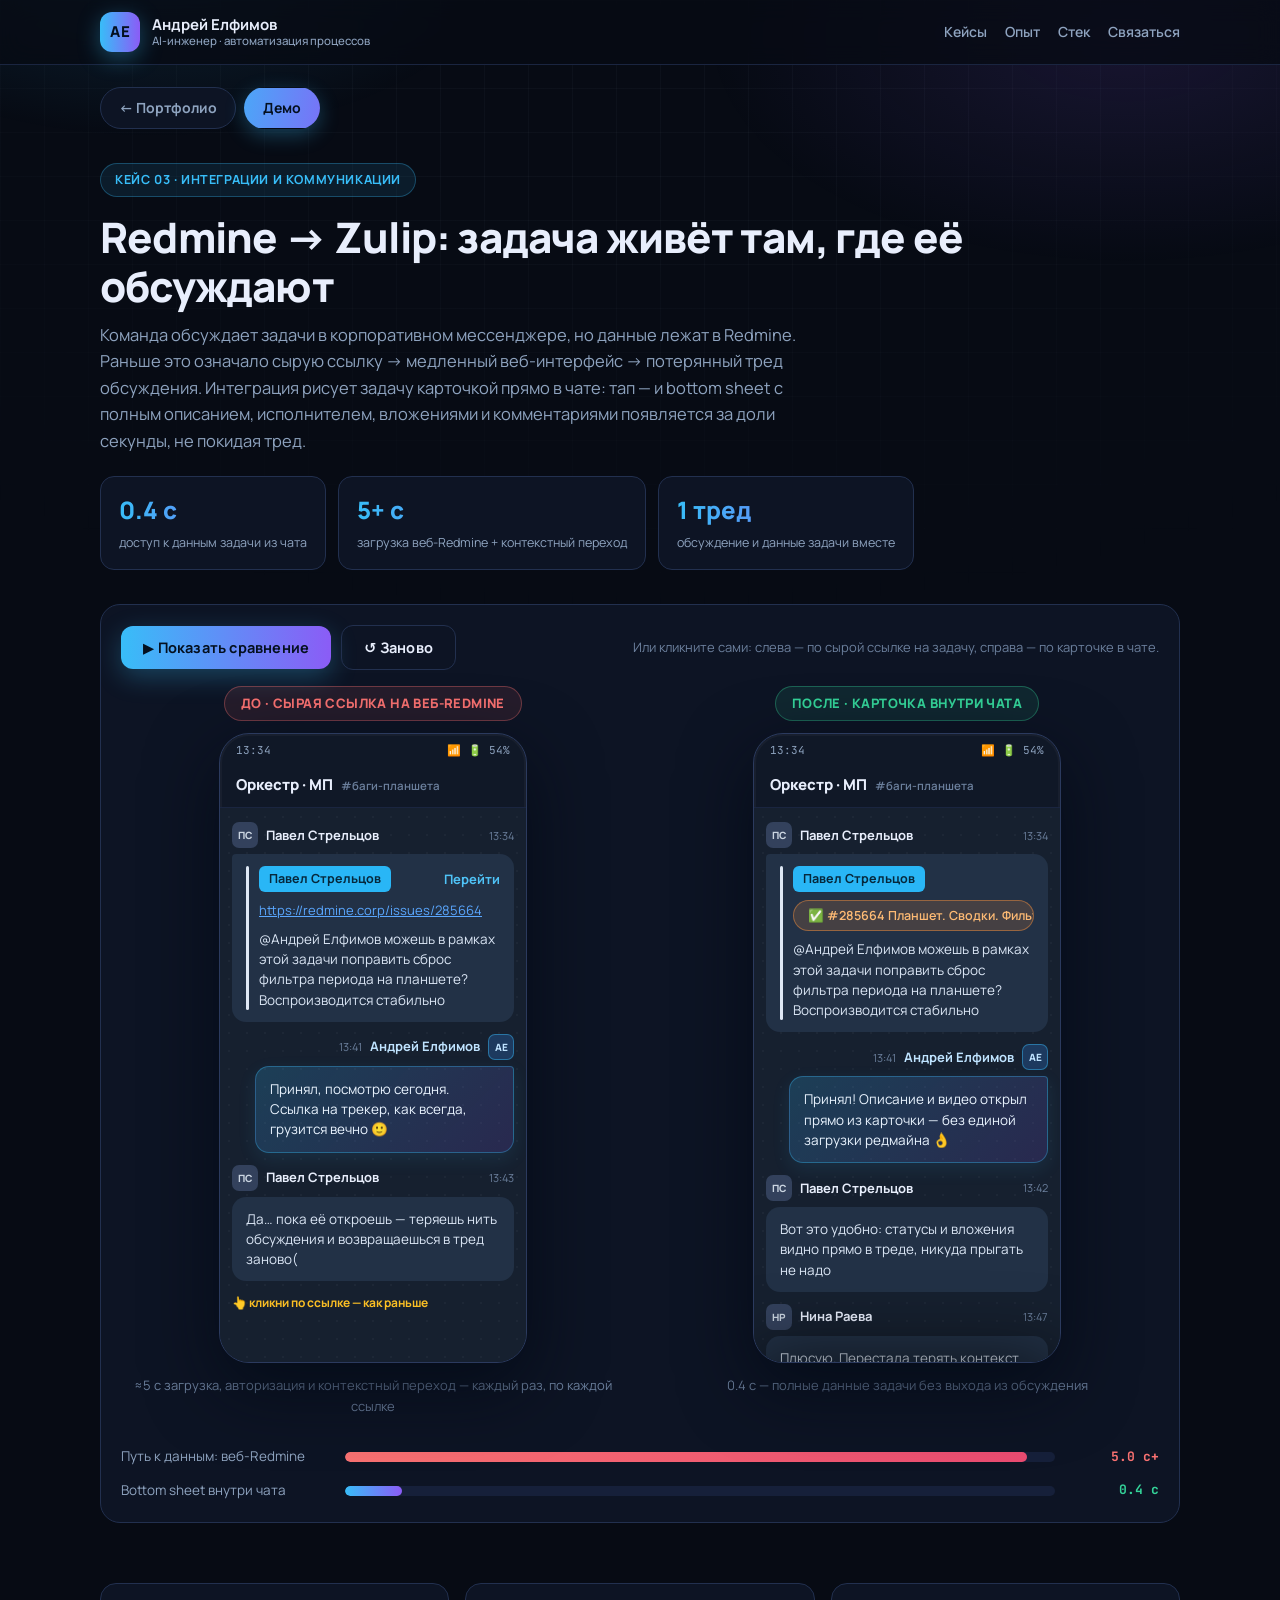
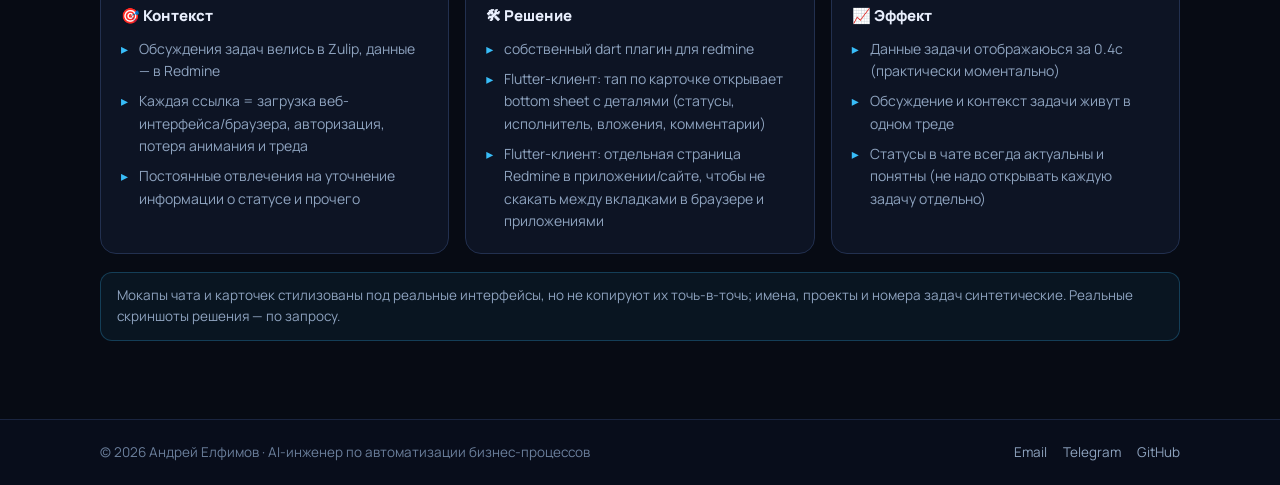
==== commit 85465dfb: "#updateобновил инфу о zulip+redmine" ====
--- a/cases/redmine-zulip/index.html
+++ b/cases/redmine-zulip/index.html
@@ -245,25 +245,25 @@
                     <h3>🎯 Контекст</h3>
                     <ul>
                         <li>Обсуждения задач велись в Zulip, данные — в Redmine</li>
-                        <li>Каждая ссылка = загрузка веб-интерфейса, авторизация, потеря треда</li>
-                        <li>Статусы задач в чате устаревали мгновенно</li>
+                        <li>Каждая ссылка = загрузка веб-интерфейса/браузера, авторизация, потеря анимания и треда</li>
+                        <li>Постоянные отвлечения на уточнение информации о статусе и прочего</li>
                     </ul>
                 </div>
                 <div class="info-card" data-reveal>
                     <h3>🛠 Решение</h3>
                     <ul>
-                        <li>Сервис-интегратор слушает события Redmine (REST + webhooks)</li>
-                        <li>Бот Zulip рисует/обновляет карточку задачи прямо в треде</li>
+                        <li>собственный dart плагин для redmine</li>
                         <li>Flutter-клиент: тап по карточке открывает bottom sheet с деталями (статусы, исполнитель,
                             вложения, комментарии)</li>
+                        <li>Flutter-клиент: отдельная страница Redmine в приложении/сайте, чтобы не скакать между вкладками в браузере и приложениями</li>
                     </ul>
                 </div>
                 <div class="info-card" data-reveal>
                     <h3>📈 Эффект</h3>
                     <ul>
-                        <li>Данные задачи — за 0.4 c вместо минут на переходы</li>
+                        <li>Данные задачи отображаюься за 0.4c (практически моментально)</li>
                         <li>Обсуждение и контекст задачи живут в одном треде</li>
-                        <li>Статусы в чате всегда актуальны: карточку обновляет бот</li>
+                        <li>Статусы в чате всегда актуальны и понятны (не надо открывать каждую задачу отдельно)</li>
                     </ul>
                 </div>
             </div>
